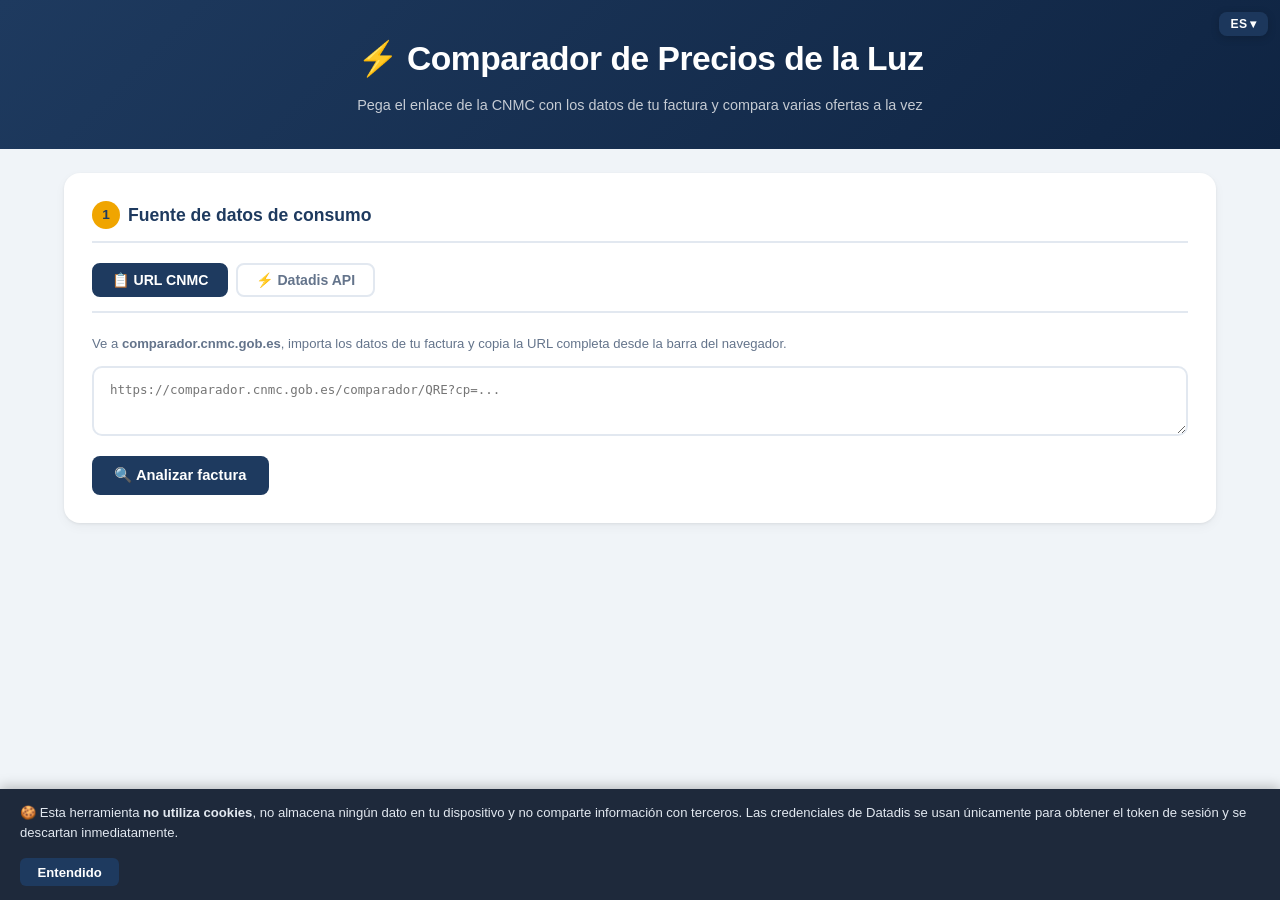
==== comparator/comparator.html @ 66d97370 "idiomas" ====
<!DOCTYPE html>
<html lang="es">
<head>
    <meta charset="UTF-8">
    <meta name="viewport" content="width=device-width, initial-scale=1.0">
    <title>Comparador de Precios de la Luz</title>
    <link rel="stylesheet" href="comparator.css">
    <script src="../i18n.js"></script>
</head>
<body>

<div id="cookieBanner">
    <p data-i18n-html="cookie.text">&#127850; Esta herramienta <strong>no utiliza cookies</strong>, no almacena ning&uacute;n dato en tu dispositivo y no comparte informaci&oacute;n con terceros. Las credenciales de Datadis se usan &uacute;nicamente para obtener el token de sesi&oacute;n y se descartan inmediatamente.</p>
    <button onclick="document.getElementById('cookieBanner').classList.add('hidden');localStorage.setItem('cookieOk','1')" data-i18n="cookie.btn">Entendido</button>
</div>

<header>
    <h1 data-i18n="comp.title">&#9889; Comparador de Precios de la Luz</h1>
    <p data-i18n="comp.subtitle">Pega el enlace de la CNMC con los datos de tu factura y compara varias ofertas a la vez</p>
</header>

<main>

    <!-- PASO 1 -->
    <div class="card">
        <h2><span class="step-badge">1</span> <span data-i18n="step1.title">Fuente de datos de consumo</span></h2>
        <div class="src-tabs">
            <button class="src-tab active" data-src="cnmc" onclick="switchSrc('cnmc')" data-i18n="tab.cnmc">&#128203; URL CNMC</button>
            <button class="src-tab" data-src="datadis" onclick="switchSrc('datadis')" data-i18n="tab.datadis">&#9889; Datadis API</button>
        </div>

        <!-- Panel CNMC -->
        <div id="srcCnmc">
            <p class="hint" data-i18n-html="cnmc.hint">Ve a <strong>comparador.cnmc.gob.es</strong>, importa los datos de tu factura y copia la URL completa desde la barra del navegador.</p>
            <textarea id="cnmcUrl" data-i18n-placeholder="cnmc.url.ph" placeholder="https://comparador.cnmc.gob.es/comparador/QRE?cp=..."></textarea>
            <button class="btn btn-primary" onclick="parseUrl()" data-i18n="cnmc.btn">&#128269; Analizar factura</button>
        </div>

        <!-- Panel Datadis -->
        <div id="srcDatadis" class="hidden">
            <p class="hint" data-i18n-html="dd.hint">Conecta con tu cuenta de <strong>Datadis</strong> para descargar el consumo horario real y comparar ofertas mes a mes.</p>
            <p id="ddCorsWarn" class="hint hidden" style="color:var(--ko);margin-bottom:.75rem" data-i18n="dd.cors.warn">&#9888; Requiere que esta p&aacute;gina se sirva desde un servidor (no desde archivo local) por restricciones CORS de Datadis.</p>

            <!-- Step A: Login -->
            <div id="ddLoginPanel">
                <div class="form-grid">
                    <div class="fg"><label data-i18n="dd.user.label">Usuario Datadis (NIF)</label><input type="text" id="ddUser" data-i18n-placeholder="dd.user.ph" placeholder="12345678A" autocomplete="username" style="text-transform:uppercase"></div>
                    <div class="fg"><label data-i18n="dd.pass.label">Contrase&ntilde;a</label><input type="password" id="ddPass" autocomplete="current-password"></div>
                </div>
                <button class="btn btn-primary" id="ddLoginBtn" onclick="ddDoLogin()" data-i18n="dd.login.btn">&#128273; Conectar con Datadis</button>
                <div id="ddLoginStatus" class="dd-status hidden"></div>
            </div>

            <!-- Step B: Supply selection -->
            <div id="ddSupplyPanel" class="hidden">
                <h3 data-i18n="dd.supply.h3">Suministro</h3>
                <div id="ddSupplyList"></div>

                <h3 data-i18n="dd.power.h3">Potencia contratada (kW)</h3>
                <div class="form-grid">
                    <div class="fg"><label><span class="pb pb1">P1</span> <span data-i18n="dd.pow1.label">Potencia P1</span></label><input type="number" id="ddPow1" step="0.001" placeholder="3.450"></div>
                    <div class="fg"><label><span class="pb pb2">P2</span> <span data-i18n="dd.pow2.label">Potencia P2</span></label><input type="number" id="ddPow2" step="0.001" placeholder="3.450"></div>
                </div>

                <h3 data-i18n="dd.period.h3">Periodo de an&aacute;lisis</h3>
                <div class="form-grid">
                    <div class="fg"><label data-i18n="dd.from.label">Desde</label><input type="month" id="ddFrom"></div>
                    <div class="fg"><label data-i18n="dd.to.label">Hasta</label><input type="month" id="ddTo"></div>
                </div>

                <button class="btn btn-primary" id="ddFetchBtn" onclick="ddFetchData()" data-i18n="dd.fetch.btn">&#8659; Cargar consumos horarios</button>
                <div id="ddFetchStatus" class="dd-status hidden"></div>
            </div>
        </div>
    </div>

    <!-- PASO 2 -->
    <div id="invoiceCard" class="card hidden">
        <h2><span class="step-badge">2</span> <span data-i18n="step2.title">Datos de tu factura actual</span></h2>
        <div id="contractInfo"></div>
        <div class="divider"></div>
        <div id="consumptionInfo"></div>
        <div class="divider"></div>
        <div id="pricesInfo"></div>
        <div class="divider"></div>
        <div id="invoiceBreakdown"></div>
    </div>

    <!-- PASO 3 -->
    <div id="offersCard" class="card hidden">
        <h2><span class="step-badge">3</span> <span data-i18n="step3.title">Ofertas a comparar</span></h2>
        <p class="hint" data-i18n="step3.hint">Añade una o más ofertas. Se usarán el mismo consumo y número de días de tu factura para calcular el coste estimado de cada una.</p>
        <div id="offersList" class="offers-list"></div>
        <div class="offers-actions">
            <button class="btn btn-add" onclick="addOffer()" data-i18n="btn.add">&#65291; Añadir otra oferta</button>
            <button class="btn btn-success" onclick="compareContracts()" data-i18n="btn.compare">&#9878; Comparar todas las ofertas</button>
            <label class="btn" style="background:#475569;color:white;cursor:pointer"><span data-i18n="btn.load">&#128196; Cargar plantilla</span><input type="file" accept=".csv,.txt" style="display:none" onchange="loadTemplate(this)"></label>
            <button class="btn" style="background:#475569;color:white" onclick="exportOffersCSV()" data-i18n="btn.export">&#8681; Descargar datos</button>
        </div>
    </div>

    <!-- PASO 4 -->
    <div id="resultsCard" class="card hidden">
        <h2><span class="step-badge">4</span> <span data-i18n="step4.title">Resultado de la comparación</span></h2>
        <div id="summaryCards"></div>
        <div class="divider"></div>
        <div id="cmpTable"></div>
        <p class="note" id="cmpNote"></p>
    </div>

</main>

<script src="comparator.js" defer></script>

</body>
</html>
---- comparator/comparator.css ----
*, *::before, *::after { box-sizing: border-box; margin: 0; padding: 0; }

:root {
    --primary:#1e3a5f; --accent:#f0a500;
    --p1-c:#1967d2; --p1-bg:#e8f0fe;
    --p2-c:#b45309; --p2-bg:#fef3c7;
    --p3-c:#15803d; --p3-bg:#dcfce7;
    --p4-c:#7e22ce; --p4-bg:#f3e8ff;
    --p5-c:#c2410c; --p5-bg:#ffedd5;
    --p6-c:#475569; --p6-bg:#f1f5f9;
    --ok:#16a34a; --ko:#dc2626;
    --border:#e2e8f0; --surface:#f8fafc; --text:#1e293b; --muted:#64748b;
}

body { font-family:-apple-system,BlinkMacSystemFont,'Segoe UI',Roboto,sans-serif; background:#f0f4f8; color:var(--text); line-height:1.6; }

header { background:linear-gradient(135deg,var(--primary) 0%,#0f2442 100%); color:white; padding:2rem 1.5rem; text-align:center; }
header h1 { font-size:clamp(1.4rem,4vw,2.1rem); font-weight:800; letter-spacing:-.5px; }
header p  { margin-top:.5rem; opacity:.75; font-size:.9rem; }

main { max-width:1200px; margin:0 auto; padding:1.5rem; }

.card { background:white; border-radius:16px; padding:1.75rem; margin-bottom:1.5rem; box-shadow:0 1px 3px rgba(0,0,0,.07),0 4px 12px rgba(0,0,0,.04); }
.card > h2 { font-size:1.1rem; font-weight:700; color:var(--primary); margin-bottom:1.25rem; padding-bottom:.75rem; border-bottom:2px solid var(--border); display:flex; align-items:center; gap:.5rem; }
.card h3 { font-size:.79rem; font-weight:700; color:var(--muted); text-transform:uppercase; letter-spacing:.5px; margin:1.3rem 0 .65rem; }

.step-badge { display:inline-flex; align-items:center; justify-content:center; width:28px; height:28px; border-radius:50%; background:var(--accent); color:var(--primary); font-size:.85rem; font-weight:800; flex-shrink:0; }

textarea#cnmcUrl { width:100%; padding:.875rem 1rem; border:2px solid var(--border); border-radius:10px; font-family:'SFMono-Regular',Consolas,monospace; font-size:.78rem; min-height:70px; resize:vertical; transition:border-color .2s; color:var(--text); }
textarea#cnmcUrl:focus { border-color:var(--p1-c); outline:none; }

.hint { font-size:.82rem; color:var(--muted); margin-bottom:.75rem; }

.btn { display:inline-flex; align-items:center; gap:.5rem; padding:.65rem 1.4rem; border:none; border-radius:8px; font-size:.92rem; font-weight:600; cursor:pointer; transition:all .2s; margin-top:.75rem; }
.btn-primary  { background:var(--primary); color:white; }
.btn-primary:hover  { background:#0f2442; transform:translateY(-1px); box-shadow:0 4px 12px rgba(30,58,95,.25); }
.btn-success  { background:var(--ok); color:white; }
.btn-success:hover  { background:#14532d; transform:translateY(-1px); }
.btn-add      { background:#0369a1; color:white; }
.btn-add:hover { background:#075985; transform:translateY(-1px); }

.info-grid { display:grid; grid-template-columns:repeat(auto-fill,minmax(170px,1fr)); gap:.8rem; }
.info-item { background:var(--surface); border:1px solid var(--border); border-radius:10px; padding:.8rem; }
.info-item .lbl { font-size:.69rem; font-weight:700; color:var(--muted); text-transform:uppercase; letter-spacing:.4px; display:flex; align-items:center; gap:.3rem; }
.info-item .val { font-size:1.02rem; font-weight:700; color:var(--text); margin-top:.2rem; word-break:break-all; }
.info-item .sub { font-size:.73rem; color:var(--muted); margin-top:.1rem; }

.form-grid { display:grid; grid-template-columns:repeat(auto-fill,minmax(190px,1fr)); gap:.8rem; }
.fg label { display:flex; align-items:center; gap:.4rem; font-size:.8rem; font-weight:600; color:var(--text); margin-bottom:.35rem; }
.fg input { width:100%; padding:.55rem .8rem; border:2px solid var(--border); border-radius:8px; font-size:.92rem; transition:border-color .2s; color:var(--text); }
.fg input:focus { border-color:var(--p1-c); outline:none; }
.fg .sh { font-size:.7rem; color:var(--muted); margin-top:.25rem; }

.pb { display:inline-flex; align-items:center; justify-content:center; width:20px; height:20px; border-radius:50%; font-size:.68rem; font-weight:700; flex-shrink:0; }
.pb1 { background:var(--p1-bg); color:var(--p1-c); }
.pb2 { background:var(--p2-bg); color:var(--p2-c); }
.pb3 { background:var(--p3-bg); color:var(--p3-c); }
.pb4 { background:var(--p4-bg); color:var(--p4-c); }
.pb5 { background:var(--p5-bg); color:var(--p5-c); }
.pb6 { background:var(--p6-bg); color:var(--p6-c); }

.tag { display:inline-block; padding:.12rem .5rem; border-radius:20px; font-size:.71rem; font-weight:700; white-space:nowrap; }
.t1 { background:var(--p1-bg); color:var(--p1-c); }
.t2 { background:var(--p2-bg); color:var(--p2-c); }
.t3 { background:var(--p3-bg); color:var(--p3-c); }
.t4 { background:var(--p4-bg); color:var(--p4-c); }
.t5 { background:var(--p5-bg); color:var(--p5-c); }
.t6 { background:var(--p6-bg); color:var(--p6-c); }

.tbl { width:100%; border-collapse:collapse; }
.tbl th { background:var(--primary); color:white; padding:.6rem .875rem; font-size:.78rem; text-align:left; font-weight:600; }
.tbl th.r { text-align:right; }
.tbl td { padding:.52rem .875rem; font-size:.82rem; border-bottom:1px solid var(--border); vertical-align:middle; }
.tbl td.r { text-align:right; font-variant-numeric:tabular-nums; white-space:nowrap; }
.tbl tr:nth-child(even) td { background:var(--surface); }
.tbl tr.sub td { background:#eff6ff; font-weight:700; }
.tbl tr.tot td { background:var(--primary); color:white; font-weight:700; font-size:.9rem; }
.cell-ok { color:var(--ok); font-weight:700; }
.cell-ko { color:var(--ko); font-weight:700; }
.ok { color:var(--ok); font-weight:700; }
.ko { color:var(--ko); font-weight:700; }

.offers-list { display:flex; flex-direction:column; gap:.875rem; }
.offer-card { border:2px solid var(--border); border-radius:12px; overflow:hidden; }
.offer-card.collapsed .offer-body { display:none; }
.offer-header { background:var(--surface); padding:.8rem 1.1rem; display:flex; align-items:center; gap:.6rem; cursor:pointer; user-select:none; }
.offer-num { display:inline-flex; align-items:center; justify-content:center; width:26px; height:26px; border-radius:50%; background:var(--primary); color:white; font-size:.78rem; font-weight:700; flex-shrink:0; }
.offer-name-inp { flex:1; border:none; background:transparent; font-size:.98rem; font-weight:700; color:var(--text); outline:none; min-width:0; cursor:text; }
.offer-name-inp::placeholder { color:var(--muted); font-weight:400; }
.offer-toggle { background:none; border:none; cursor:pointer; color:var(--muted); font-size:1.1rem; padding:.1rem .3rem; line-height:1; flex-shrink:0; }
.btn-del { background:none; border:1px solid var(--ko); border-radius:6px; color:var(--ko); padding:.28rem .65rem; font-size:.76rem; font-weight:600; cursor:pointer; transition:all .15s; flex-shrink:0; }
.btn-del:hover { background:var(--ko); color:white; }
.offer-body { padding:1.1rem 1.25rem; border-top:1px solid var(--border); }
.offer-body h3 { font-size:.76rem; font-weight:700; color:var(--muted); text-transform:uppercase; letter-spacing:.5px; margin:1.1rem 0 .55rem; }
.offer-body h3:first-child { margin-top:0; }
.offers-actions { display:flex; gap:.875rem; align-items:center; flex-wrap:wrap; margin-top:1rem; }

.summary-grid { display:grid; grid-template-columns:repeat(auto-fill,minmax(200px,1fr)); gap:1rem; margin-bottom:1.5rem; }
.sc { border-radius:12px; padding:1.2rem; text-align:center; border:2px solid var(--border); position:relative; }
.sc.cur   { border-color:var(--primary); background:#eff6ff; }
.sc.best  { border-color:var(--ok); background:#f0fdf4; }
.sc.worst { border-color:#fca5a5; background:#fff5f5; }
.sc .sc-name   { font-size:.77rem; font-weight:700; color:var(--muted); text-transform:uppercase; letter-spacing:.3px; }
.sc.cur .sc-name { color:var(--primary); }
.sc .sc-total  { font-size:1.75rem; font-weight:800; color:var(--text); margin:.3rem 0 .1rem; }
.sc.cur .sc-total { color:var(--primary); }
.sc .sc-diff   { font-size:.95rem; font-weight:700; }
.sc .sc-period { font-size:.7rem; color:var(--muted); margin-top:.3rem; line-height:1.5; }
.sc .sc-badge  { display:inline-block; margin-top:.5rem; background:var(--ok); color:white; padding:.18rem .7rem; border-radius:20px; font-size:.7rem; font-weight:700; }
.sc .crown { position:absolute; top:-15px; left:50%; transform:translateX(-50%); font-size:1.5rem; }

.divider { height:1px; background:var(--border); margin:1.2rem 0; }
.hidden  { display:none !important; }
.overflow { overflow-x:auto; }
.note { margin-top:.6rem; font-size:.72rem; color:var(--muted); }

.td-sel { display:flex; align-items:center; gap:.6rem; flex-wrap:wrap; margin-bottom:1rem; padding:.6rem .875rem; background:var(--surface); border:1px solid var(--border); border-radius:8px; }
.td-sel-lbl { font-size:.78rem; font-weight:700; color:var(--muted); white-space:nowrap; margin-right:.25rem; }
.td-opt { display:flex; align-items:center; gap:.3rem; cursor:pointer; font-size:.86rem; font-weight:600; color:var(--text); padding:.28rem .7rem; border-radius:6px; border:1.5px solid var(--border); transition:all .15s; user-select:none; }
.td-opt input[type=radio] { accent-color:var(--primary); margin:0; flex-shrink:0; }
.td-opt small { font-size:.68rem; color:var(--muted); margin-left:.1rem; }
.td-opt.active { border-color:var(--primary); background:#eff6ff; color:var(--primary); }
.td-opt.active small { color:var(--p1-c); }

.src-tabs { display:flex; gap:.5rem; margin-bottom:1.25rem; flex-wrap:wrap; border-bottom:2px solid var(--border); padding-bottom:.875rem; }
.src-tab { padding:.45rem 1.1rem; border:2px solid var(--border); border-radius:8px; background:white; color:var(--muted); font-weight:600; font-size:.88rem; cursor:pointer; transition:all .15s; }
.src-tab.active { border-color:var(--primary); background:var(--primary); color:white; }
.dd-status { font-size:.82rem; padding:.5rem .875rem; border-radius:8px; margin-top:.75rem; }
.dd-ok { background:#f0fdf4; border:1px solid #bbf7d0; color:var(--ok); }
.dd-err { background:#fff5f5; border:1px solid #fca5a5; color:var(--ko); }
.supply-item { display:flex; align-items:center; gap:.75rem; padding:.65rem .875rem; border:2px solid var(--border); border-radius:8px; cursor:pointer; transition:all .15s; margin-bottom:.5rem; }
.supply-item:hover, .supply-item.selected { border-color:var(--primary); background:#eff6ff; }
.supply-cups { font-size:.74rem; font-family:monospace; color:var(--muted); margin-top:.12rem; }

#cookieBanner { position:fixed; bottom:0; left:0; right:0; background:#1e293b; color:#e2e8f0; font-size:.82rem; padding:.875rem 1.25rem; display:flex; align-items:center; justify-content:space-between; gap:1rem; flex-wrap:wrap; z-index:9999; box-shadow:0 -2px 12px rgba(0,0,0,.25); }
#cookieBanner.hidden { display:none; }
#cookieBanner p { margin:0; line-height:1.5; }
#cookieBanner button { flex-shrink:0; padding:.4rem 1.1rem; border:none; border-radius:6px; background:var(--primary); color:white; font-weight:700; font-size:.82rem; cursor:pointer; }
#cookieBanner button:hover { background:#1d4ed8; }

@media (max-width:640px) {
    main { padding:1rem; }
    .card { padding:1.2rem; border-radius:12px; }
    .info-grid, .form-grid { grid-template-columns:1fr 1fr; }
}
@media (max-width:400px) {
    .info-grid, .form-grid { grid-template-columns:1fr; }
}
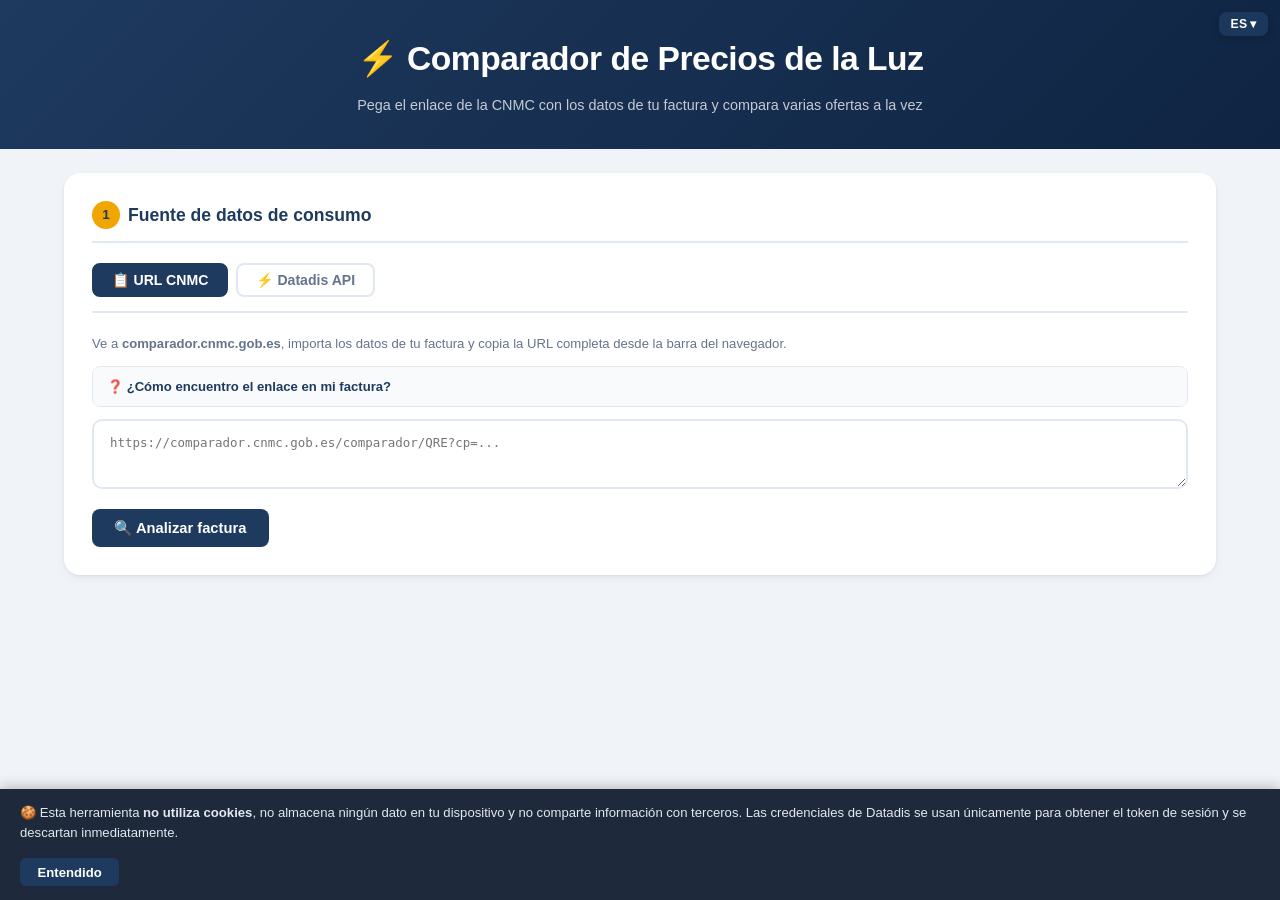
==== commit 24b79c1d: "Add CNMC link guidance in multiple languages and enhance styles" ====
--- a/comparator/comparator.html
+++ b/comparator/comparator.html
@@ -32,6 +32,17 @@
         <!-- Panel CNMC -->
         <div id="srcCnmc">
             <p class="hint" data-i18n-html="cnmc.hint">Ve a <strong>comparador.cnmc.gob.es</strong>, importa los datos de tu factura y copia la URL completa desde la barra del navegador.</p>
+            <details class="cnmc-how">
+                <summary data-i18n="cnmc.how.title">&#10067; ¿Cómo encuentro el enlace en mi factura?</summary>
+                <div class="cnmc-how-body" data-i18n-html="cnmc.how.body">
+                    <p>Tu comercializadora está obligada a incluir en la factura un código QR o un enlace al <strong>Comparador de la CNMC</strong>. Encuéntralo así:</p>
+                    <ol>
+                        <li><strong>En papel:</strong> busca el código QR en la parte inferior de la factura. Escanéalo con el móvil — se abrirá una URL de <em>comparador.cnmc.gob.es</em>. Cópiala desde la barra del navegador.</li>
+                        <li><strong>En PDF/online:</strong> busca el texto «Comparador de la CNMC» o «Oferta personalizada» y haz clic en el enlace. Copia la URL completa de la barra del navegador.</li>
+                        <li><strong>Si no aparece:</strong> accede directamente a <a href="https://comparador.cnmc.gob.es" target="_blank" rel="noopener">comparador.cnmc.gob.es</a>, introduce tu CUPS y los datos de tu última factura manualmente y exporta el enlace.</li>
+                    </ol>
+                </div>
+            </details>
             <textarea id="cnmcUrl" data-i18n-placeholder="cnmc.url.ph" placeholder="https://comparador.cnmc.gob.es/comparador/QRE?cp=..."></textarea>
             <button class="btn btn-primary" onclick="parseUrl()" data-i18n="cnmc.btn">&#128269; Analizar factura</button>
         </div>
--- a/comparator/comparator.css
+++ b/comparator/comparator.css
@@ -132,6 +132,16 @@
 .supply-item:hover, .supply-item.selected { border-color:var(--primary); background:#eff6ff; }
 .supply-cups { font-size:.74rem; font-family:monospace; color:var(--muted); margin-top:.12rem; }
 
+.cnmc-how { margin:.5rem 0 .75rem; border:1px solid var(--border); border-radius:8px; overflow:hidden; }
+.cnmc-how summary { padding:.55rem .875rem; font-size:.82rem; font-weight:600; color:var(--primary); cursor:pointer; user-select:none; list-style:none; display:flex; align-items:center; gap:.4rem; background:var(--surface); }
+.cnmc-how summary::-webkit-details-marker { display:none; }
+.cnmc-how[open] summary { border-bottom:1px solid var(--border); }
+.cnmc-how-body { padding:.75rem .875rem; font-size:.82rem; color:var(--muted); line-height:1.6; }
+.cnmc-how-body p { margin-bottom:.5rem; }
+.cnmc-how-body ol { padding-left:1.25rem; }
+.cnmc-how-body li { margin-bottom:.3rem; }
+.cnmc-how-body a { color:var(--primary); }
+
 #cookieBanner { position:fixed; bottom:0; left:0; right:0; background:#1e293b; color:#e2e8f0; font-size:.82rem; padding:.875rem 1.25rem; display:flex; align-items:center; justify-content:space-between; gap:1rem; flex-wrap:wrap; z-index:9999; box-shadow:0 -2px 12px rgba(0,0,0,.25); }
 #cookieBanner.hidden { display:none; }
 #cookieBanner p { margin:0; line-height:1.5; }
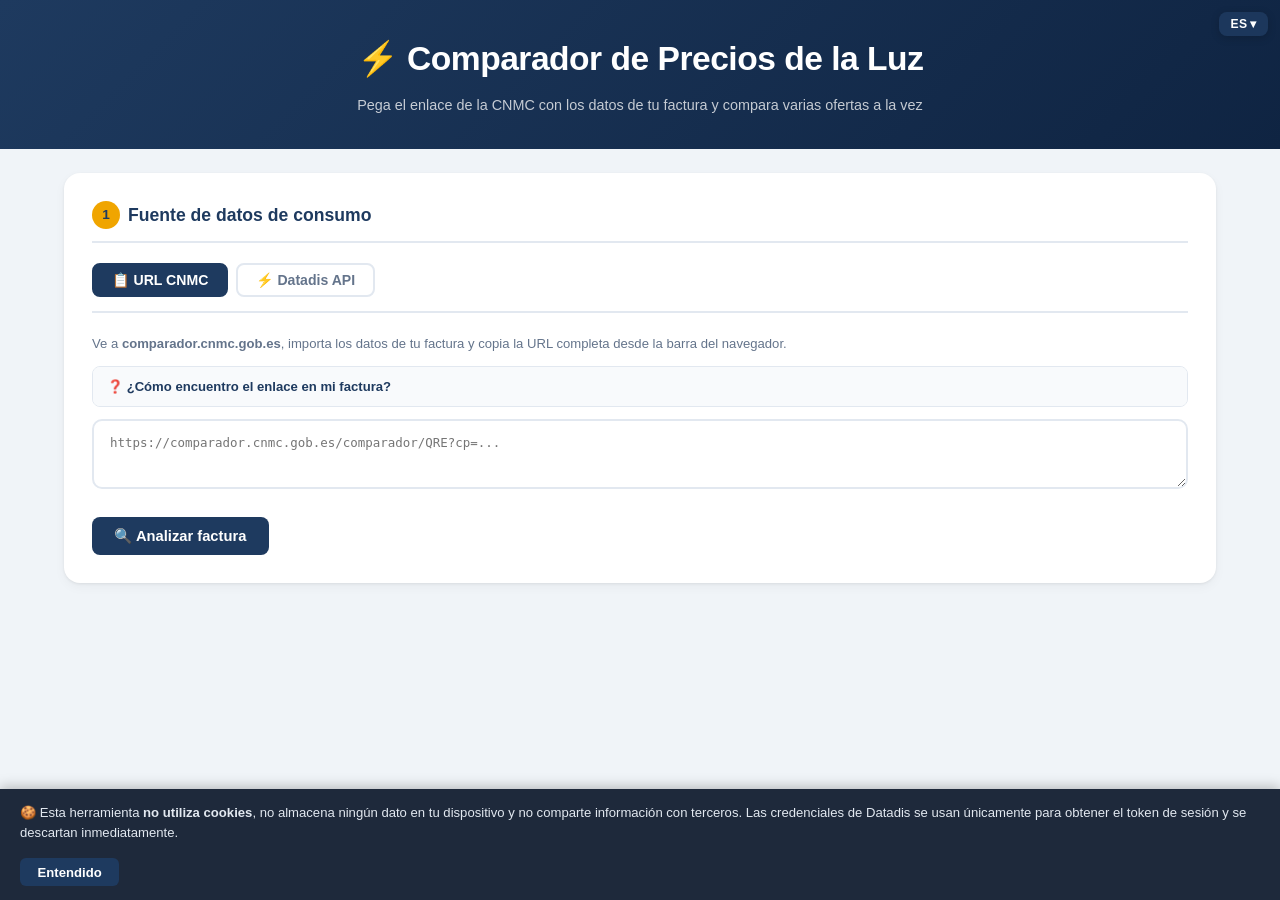
==== commit 3bc45f4d: "cam" ====
--- a/comparator/comparator.html
+++ b/comparator/comparator.html
@@ -44,7 +44,10 @@
                 </div>
             </details>
             <textarea id="cnmcUrl" data-i18n-placeholder="cnmc.url.ph" placeholder="https://comparador.cnmc.gob.es/comparador/QRE?cp=..."></textarea>
-            <button class="btn btn-primary" onclick="parseUrl()" data-i18n="cnmc.btn">&#128269; Analizar factura</button>
+            <div class="cnmc-actions">
+                <button class="btn btn-primary" onclick="parseUrl()" data-i18n="cnmc.btn">&#128269; Analizar factura</button>
+                <button id="qrScanBtn" class="btn-qr-scan hidden" onclick="startQRScanner()" data-i18n="qr.scan.btn">&#128247; Escanear QR</button>
+            </div>
         </div>
 
         <!-- Panel Datadis -->
@@ -123,5 +126,19 @@
 
 <script src="comparator.js" defer></script>
 
+<div id="qrModal" class="qr-modal hidden" onclick="if(event.target===this)stopQRScanner()">
+    <div class="qr-modal-inner">
+        <div class="qr-modal-hdr">
+            <span data-i18n="qr.modal.title">Escanear c&oacute;digo QR</span>
+            <button class="qr-modal-close" onclick="stopQRScanner()" data-i18n="qr.close">&#10005;</button>
+        </div>
+        <div class="qr-scan-frame">
+            <video id="qrVideo" autoplay playsinline muted></video>
+            <div class="qr-scan-line"></div>
+        </div>
+        <div class="qr-modal-status" id="qrStatus" data-i18n="qr.aim">Apunta al c&oacute;digo QR de tu factura</div>
+    </div>
+</div>
+
 </body>
 </html>
--- a/comparator/comparator.css
+++ b/comparator/comparator.css
@@ -127,6 +127,23 @@
 .src-tab.active { border-color:var(--primary); background:var(--primary); color:white; }
 .dd-status { font-size:.82rem; padding:.5rem .875rem; border-radius:8px; margin-top:.75rem; }
 .dd-ok { background:#f0fdf4; border:1px solid #bbf7d0; color:var(--ok); }
+.cnmc-actions { display:flex; gap:.6rem; flex-wrap:wrap; align-items:center; margin-top:.5rem; }
+.btn-qr-scan { display:inline-flex; align-items:center; gap:.35rem; background:#0f766e; color:white; border:none; border-radius:8px; padding:.52rem .95rem; font-size:.84rem; font-weight:600; cursor:pointer; transition:background .15s; }
+.btn-qr-scan:hover { background:#0d9488; }
+.btn-qr-scan.hidden { display:none; }
+
+.qr-modal { position:fixed; inset:0; background:rgba(0,0,0,.72); z-index:10000; display:flex; align-items:center; justify-content:center; }
+.qr-modal.hidden { display:none; }
+.qr-modal-inner { background:#1e293b; border-radius:16px; overflow:hidden; width:min(360px,92vw); box-shadow:0 24px 64px rgba(0,0,0,.55); }
+.qr-modal-hdr { display:flex; align-items:center; justify-content:space-between; padding:.7rem 1rem; background:#0f172a; color:white; font-weight:700; font-size:.88rem; }
+.qr-modal-close { background:none; border:none; color:#94a3b8; font-size:1.1rem; cursor:pointer; padding:.15rem .45rem; border-radius:6px; line-height:1; }
+.qr-modal-close:hover { background:rgba(255,255,255,.12); color:white; }
+.qr-scan-frame { position:relative; background:#000; line-height:0; }
+#qrVideo { width:100%; max-height:290px; object-fit:cover; display:block; }
+.qr-scan-line { position:absolute; left:0; right:0; height:2px; background:var(--accent); box-shadow:0 0 10px var(--accent); animation:qrscan 2s ease-in-out infinite; pointer-events:none; }
+@keyframes qrscan { 0%,100% { top:4%; } 50% { top:94%; } }
+.qr-modal-status { padding:.65rem 1rem; color:#94a3b8; font-size:.8rem; text-align:center; background:#0f172a; min-height:2.5rem; line-height:1.4; }
+
 .dd-err { background:#fff5f5; border:1px solid #fca5a5; color:var(--ko); }
 .supply-item { display:flex; align-items:center; gap:.75rem; padding:.65rem .875rem; border:2px solid var(--border); border-radius:8px; cursor:pointer; transition:all .15s; margin-bottom:.5rem; }
 .supply-item:hover, .supply-item.selected { border-color:var(--primary); background:#eff6ff; }
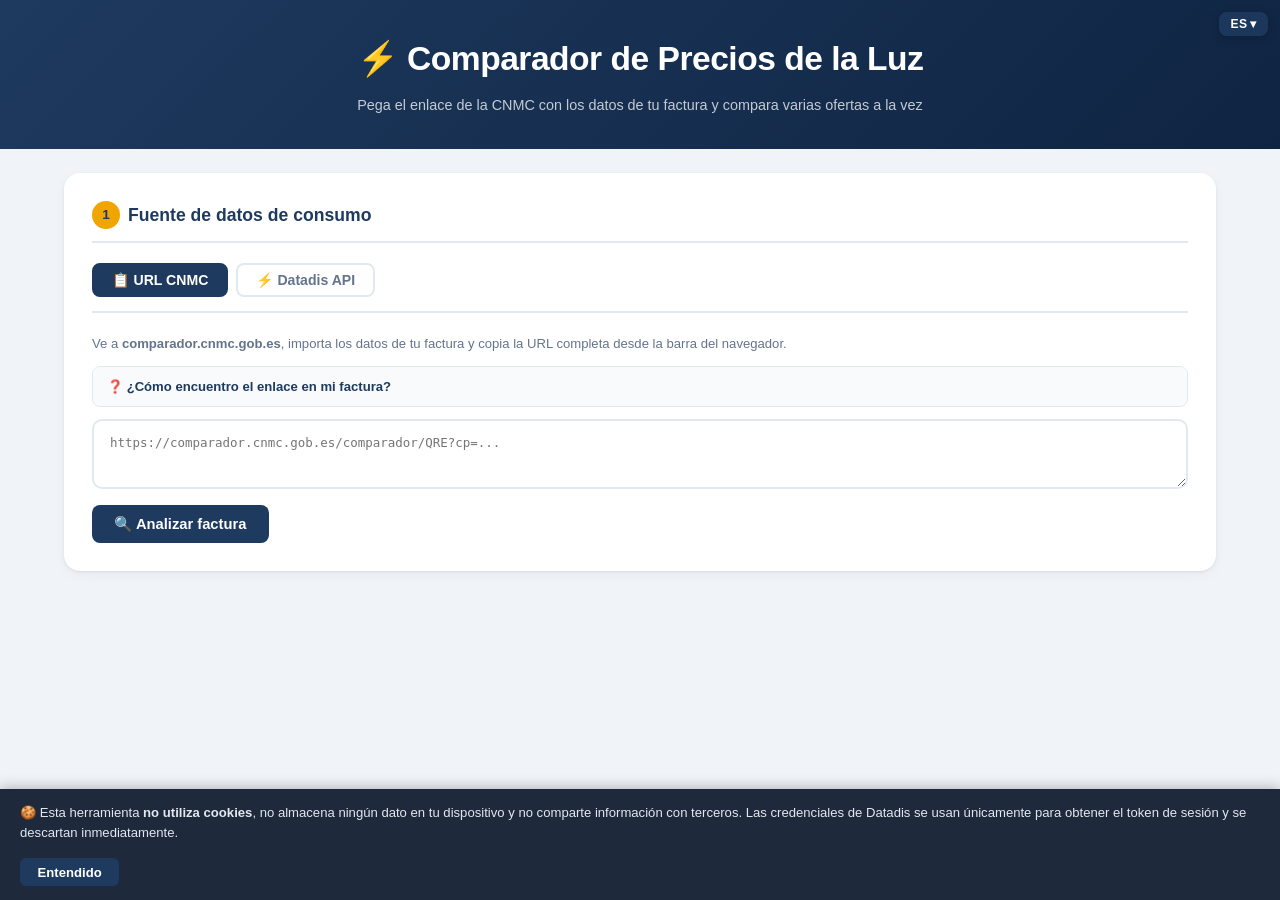
==== commit 2e13d3f3: "fix" ====
--- a/comparator/comparator.html
+++ b/comparator/comparator.html
@@ -46,7 +46,7 @@
             <textarea id="cnmcUrl" data-i18n-placeholder="cnmc.url.ph" placeholder="https://comparador.cnmc.gob.es/comparador/QRE?cp=..."></textarea>
             <div class="cnmc-actions">
                 <button class="btn btn-primary" onclick="parseUrl()" data-i18n="cnmc.btn">&#128269; Analizar factura</button>
-                <button id="qrScanBtn" class="btn-qr-scan hidden" onclick="startQRScanner()" data-i18n="qr.scan.btn">&#128247; Escanear QR</button>
+                <button id="qrScanBtn" class="btn btn-qr-scan hidden" onclick="startQRScanner()" data-i18n="qr.scan.btn">&#128247; Escanear QR</button>
             </div>
         </div>
 
--- a/comparator/comparator.css
+++ b/comparator/comparator.css
@@ -127,9 +127,10 @@
 .src-tab.active { border-color:var(--primary); background:var(--primary); color:white; }
 .dd-status { font-size:.82rem; padding:.5rem .875rem; border-radius:8px; margin-top:.75rem; }
 .dd-ok { background:#f0fdf4; border:1px solid #bbf7d0; color:var(--ok); }
-.cnmc-actions { display:flex; gap:.6rem; flex-wrap:wrap; align-items:center; margin-top:.5rem; }
-.btn-qr-scan { display:inline-flex; align-items:center; gap:.35rem; background:#0f766e; color:white; border:none; border-radius:8px; padding:.52rem .95rem; font-size:.84rem; font-weight:600; cursor:pointer; transition:background .15s; }
-.btn-qr-scan:hover { background:#0d9488; }
+.cnmc-actions { display:flex; gap:.6rem; flex-wrap:wrap; align-items:stretch; margin-top:.5rem; }
+.cnmc-actions .btn { margin-top:0; }
+.btn-qr-scan { background:#0f766e; color:white; margin-top:0; }
+.btn-qr-scan:hover { background:#0d9488; transform:translateY(-1px); box-shadow:0 4px 12px rgba(15,118,110,.25); }
 .btn-qr-scan.hidden { display:none; }
 
 .qr-modal { position:fixed; inset:0; background:rgba(0,0,0,.72); z-index:10000; display:flex; align-items:center; justify-content:center; }
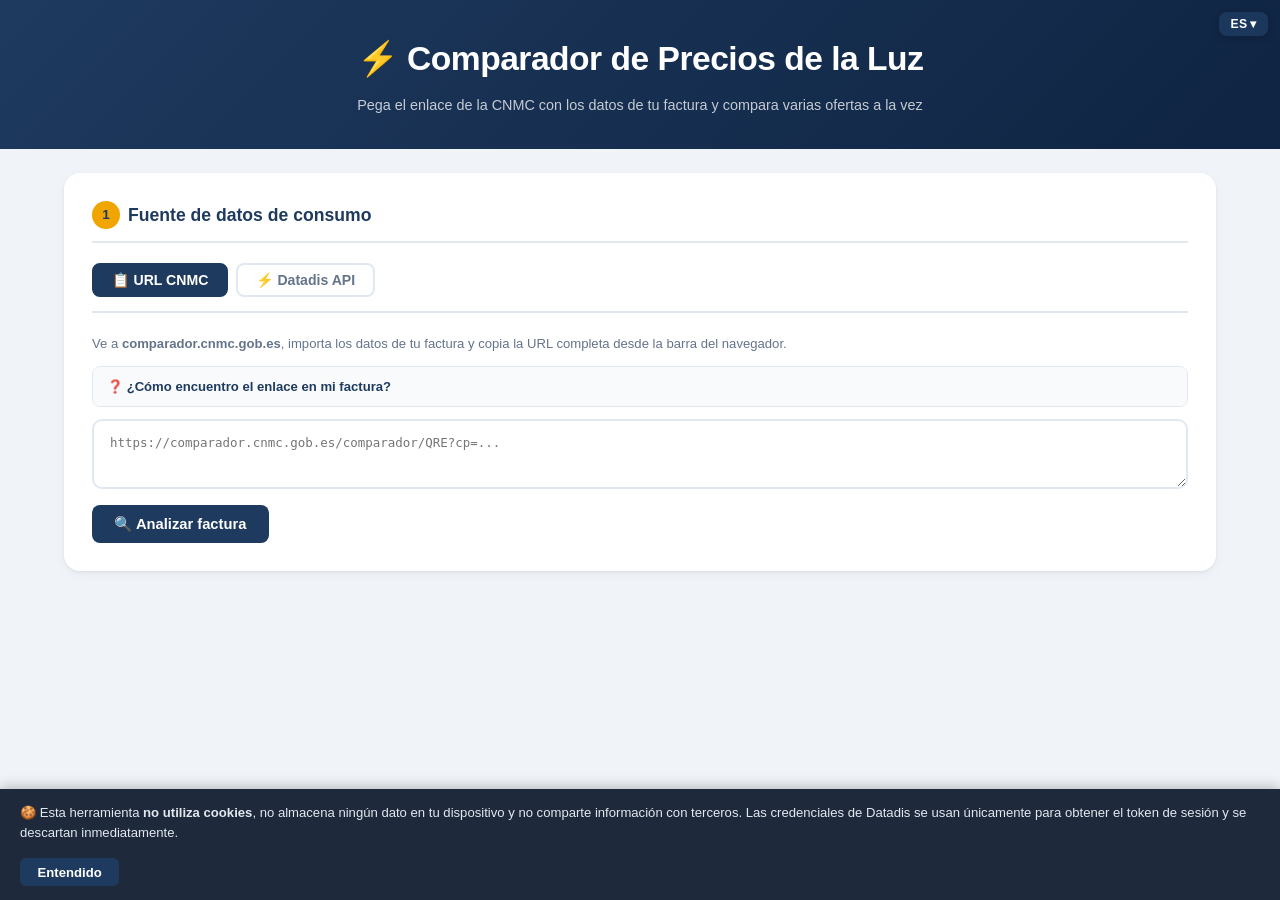
==== commit 395f1dac: "favicon" ====
--- a/comparator/comparator.html
+++ b/comparator/comparator.html
@@ -4,6 +4,7 @@
     <meta charset="UTF-8">
     <meta name="viewport" content="width=device-width, initial-scale=1.0">
     <title>Comparador de Precios de la Luz</title>
+    <link rel="icon" href="../favicon.svg" type="image/svg+xml">
     <link rel="stylesheet" href="comparator.css">
     <script src="../i18n.js"></script>
 </head>
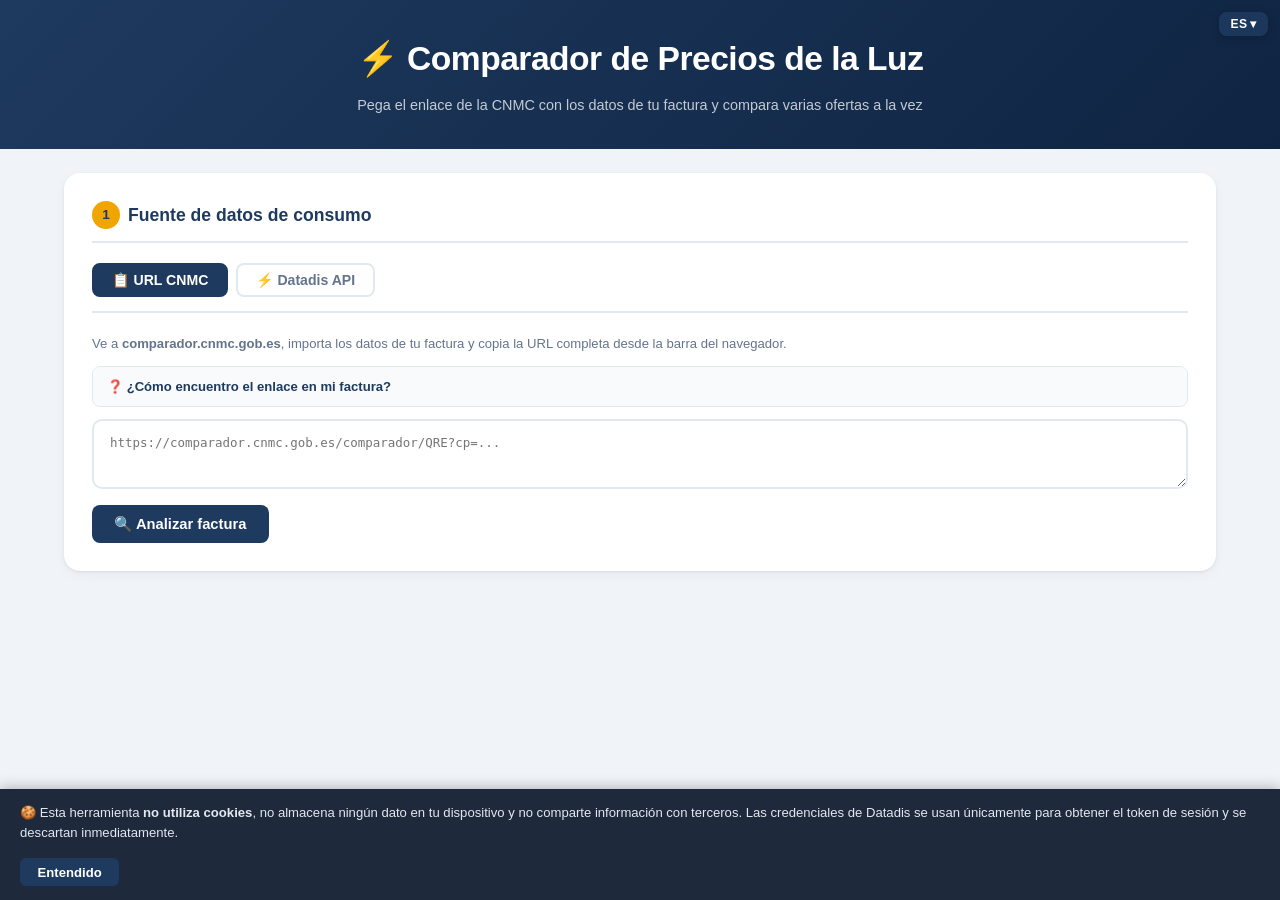
==== commit f70f86a0: "backup datadis" ====
--- a/comparator/comparator.html
+++ b/comparator/comparator.html
@@ -56,6 +56,14 @@
             <p class="hint" data-i18n-html="dd.hint">Conecta con tu cuenta de <strong>Datadis</strong> para descargar el consumo horario real y comparar ofertas mes a mes.</p>
             <p id="ddCorsWarn" class="hint hidden" style="color:var(--ko);margin-bottom:.75rem" data-i18n="dd.cors.warn">&#9888; Requiere que esta p&aacute;gina se sirva desde un servidor (no desde archivo local) por restricciones CORS de Datadis.</p>
 
+            <div class="dd-saved-row">
+                <label class="btn" style="background:#475569;color:white;cursor:pointer">
+                    <span data-i18n="dd.import.btn">&#128194; Cargar datos guardados</span>
+                    <input type="file" accept=".json" style="display:none" onchange="ddImportData(this)">
+                </label>
+                <span class="hint" style="margin:.4rem .75rem;font-size:.85rem" data-i18n="dd.import.hint">o conecta con Datadis para descargar</span>
+            </div>
+
             <!-- Step A: Login -->
             <div id="ddLoginPanel">
                 <div class="form-grid">
@@ -84,6 +92,7 @@
                 </div>
 
                 <button class="btn btn-primary" id="ddFetchBtn" onclick="ddFetchData()" data-i18n="dd.fetch.btn">&#8659; Cargar consumos horarios</button>
+                <button id="ddExportBtn" class="btn hidden" style="background:#475569;color:white" onclick="ddExportData()" data-i18n="dd.export.btn">&#8681; Descargar datos Datadis</button>
                 <div id="ddFetchStatus" class="dd-status hidden"></div>
             </div>
         </div>
--- a/comparator/comparator.css
+++ b/comparator/comparator.css
@@ -127,6 +127,7 @@
 .src-tab.active { border-color:var(--primary); background:var(--primary); color:white; }
 .dd-status { font-size:.82rem; padding:.5rem .875rem; border-radius:8px; margin-top:.75rem; }
 .dd-ok { background:#f0fdf4; border:1px solid #bbf7d0; color:var(--ok); }
+.dd-saved-row { display:flex; align-items:center; flex-wrap:wrap; gap:.25rem; margin-bottom:1rem; padding-bottom:1rem; border-bottom:1px dashed var(--border); }
 .cnmc-actions { display:flex; gap:.6rem; flex-wrap:wrap; align-items:stretch; margin-top:.5rem; }
 .cnmc-actions .btn { margin-top:0; }
 .btn-qr-scan { background:#0f766e; color:white; margin-top:0; }
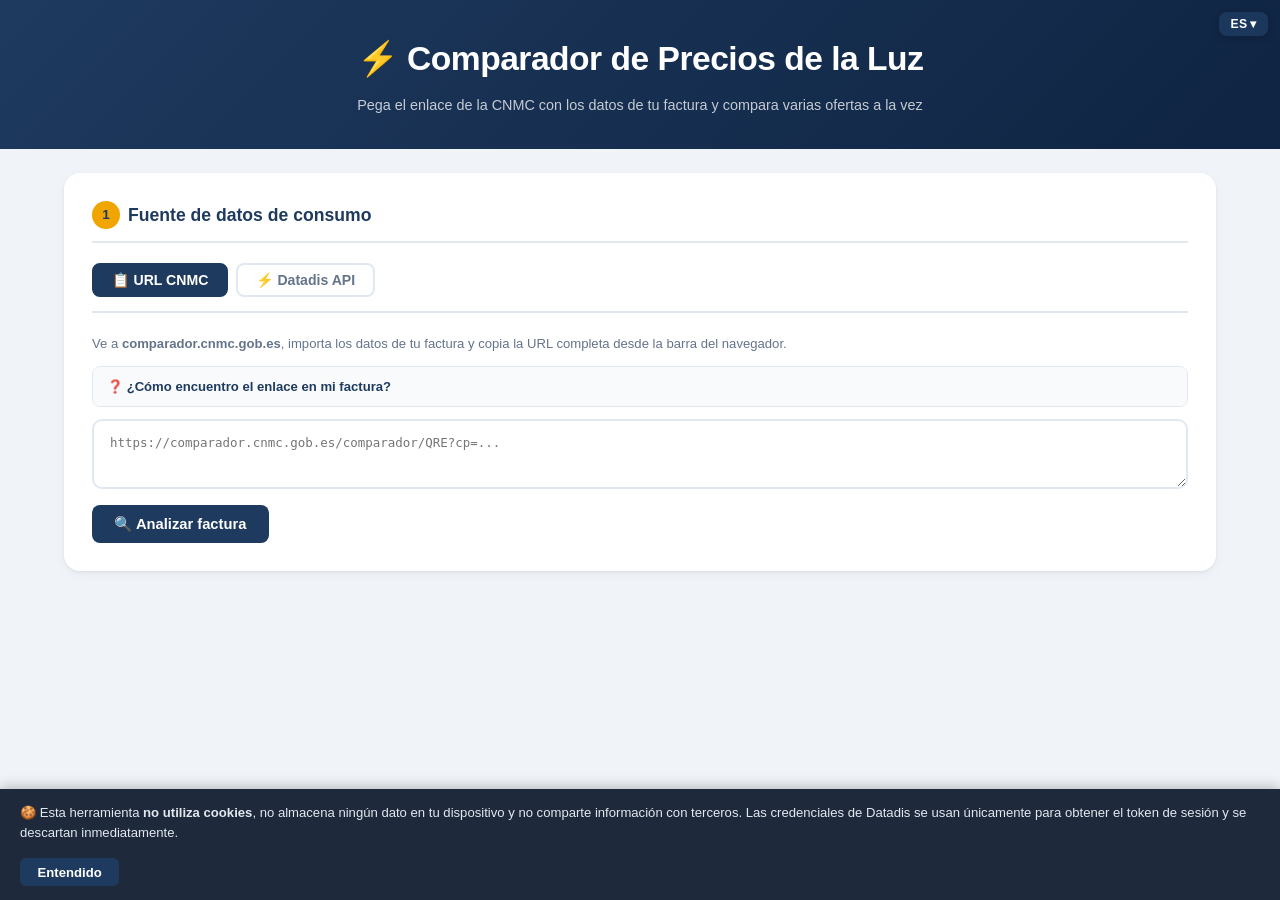
==== commit add5f41a: "session" ====
--- a/comparator/comparator.html
+++ b/comparator/comparator.html
@@ -76,6 +76,10 @@
 
             <!-- Step B: Supply selection -->
             <div id="ddSupplyPanel" class="hidden">
+                <div class="dd-session-bar">
+                    <span class="hint" style="font-size:.8rem" data-i18n="dd.session.active">&#128275; Sesi&oacute;n activa</span>
+                    <button class="btn" style="background:#dc2626;color:white;padding:.3rem .85rem;font-size:.8rem;margin-top:0" onclick="ddLogout()" data-i18n="dd.logout.btn">&#10006; Cerrar sesi&oacute;n</button>
+                </div>
                 <h3 data-i18n="dd.supply.h3">Suministro</h3>
                 <div id="ddSupplyList"></div>
 
@@ -136,6 +140,13 @@
 
 <script src="comparator.js" defer></script>
 
+<div id="ddSaveToast" class="dd-toast hidden">
+    <div class="dd-toast-title">&#9888;&#65039; <span data-i18n="dd.toast.title">Guarda tus datos de Datadis</span></div>
+    <span data-i18n="dd.toast.body">Datadis limita esta consulta a una vez cada 24 h. Descarga los datos ahora para poder volver a cargarlos sin necesidad de reconectarte.</span>
+    <div class="dd-toast-bar"><div id="ddSaveToastBar" class="dd-toast-bar-inner"></div></div>
+    <button class="dd-toast-close" onclick="hideDdToast()" data-i18n="dd.toast.close">Cerrar</button>
+</div>
+
 <div id="qrModal" class="qr-modal hidden" onclick="if(event.target===this)stopQRScanner()">
     <div class="qr-modal-inner">
         <div class="qr-modal-hdr">
--- a/comparator/comparator.css
+++ b/comparator/comparator.css
@@ -128,6 +128,7 @@
 .dd-status { font-size:.82rem; padding:.5rem .875rem; border-radius:8px; margin-top:.75rem; }
 .dd-ok { background:#f0fdf4; border:1px solid #bbf7d0; color:var(--ok); }
 .dd-saved-row { display:flex; align-items:center; flex-wrap:wrap; gap:.25rem; margin-bottom:1rem; padding-bottom:1rem; border-bottom:1px dashed var(--border); }
+.dd-session-bar { display:flex; align-items:center; justify-content:space-between; flex-wrap:wrap; gap:.5rem; margin-bottom:.75rem; padding:.5rem .75rem; background:var(--surface); border:1px solid var(--border); border-radius:8px; }
 .cnmc-actions { display:flex; gap:.6rem; flex-wrap:wrap; align-items:stretch; margin-top:.5rem; }
 .cnmc-actions .btn { margin-top:0; }
 .btn-qr-scan { background:#0f766e; color:white; margin-top:0; }
@@ -147,6 +148,16 @@
 .qr-modal-status { padding:.65rem 1rem; color:#94a3b8; font-size:.8rem; text-align:center; background:#0f172a; min-height:2.5rem; line-height:1.4; }
 
 .dd-err { background:#fff5f5; border:1px solid #fca5a5; color:var(--ko); }
+
+.dd-toast { position:fixed; bottom:1.5rem; right:1.5rem; z-index:9000; max-width:340px; background:#1e3a5f; color:white; padding:1rem 1.25rem; border-radius:12px; box-shadow:0 8px 32px rgba(0,0,0,.28); font-size:.84rem; line-height:1.5; display:flex; flex-direction:column; gap:.65rem; transform:translateY(0); opacity:1; transition:opacity .4s, transform .4s; }
+.dd-toast.hiding { opacity:0; transform:translateY(1.5rem); }
+.dd-toast.hidden { display:none; }
+.dd-toast-title { font-weight:700; font-size:.9rem; display:flex; align-items:center; gap:.45rem; }
+.dd-toast-close { align-self:flex-end; background:rgba(255,255,255,.15); border:none; color:white; font-size:.8rem; font-weight:600; padding:.25rem .7rem; border-radius:6px; cursor:pointer; margin-top:.1rem; }
+.dd-toast-close:hover { background:rgba(255,255,255,.28); }
+.dd-toast-bar { height:3px; background:rgba(255,255,255,.25); border-radius:2px; overflow:hidden; }
+.dd-toast-bar-inner { height:100%; background:var(--accent); border-radius:2px; width:100%; transition:width linear; }
+
 .supply-item { display:flex; align-items:center; gap:.75rem; padding:.65rem .875rem; border:2px solid var(--border); border-radius:8px; cursor:pointer; transition:all .15s; margin-bottom:.5rem; }
 .supply-item:hover, .supply-item.selected { border-color:var(--primary); background:#eff6ff; }
 .supply-cups { font-size:.74rem; font-family:monospace; color:var(--muted); margin-top:.12rem; }
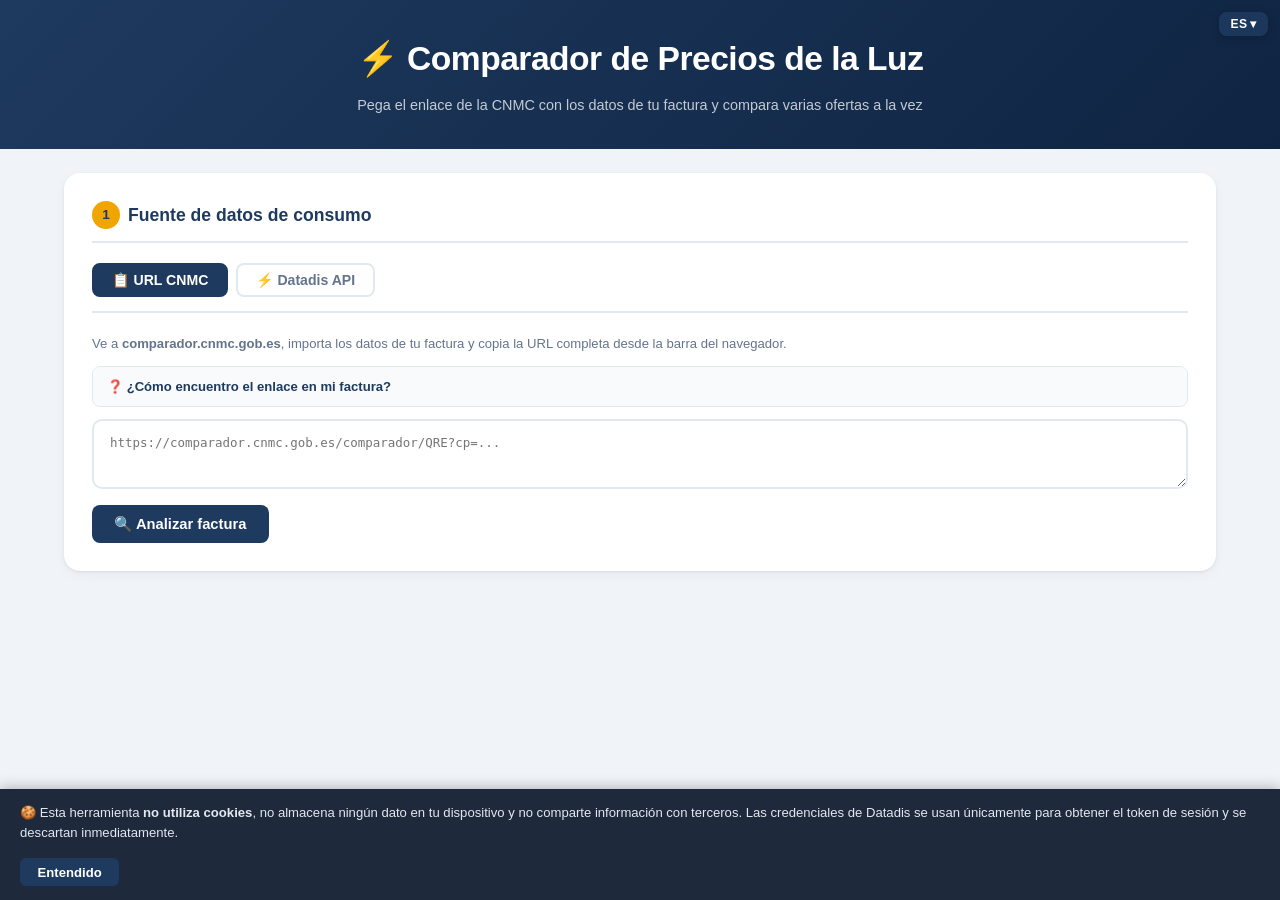
==== commit 79dc2aa0: "fix" ====
--- a/comparator/comparator.html
+++ b/comparator/comparator.html
@@ -134,6 +134,10 @@
         <div class="divider"></div>
         <div id="cmpTable"></div>
         <p class="note" id="cmpNote"></p>
+        <div id="cmpChartWrap" class="hidden" style="margin-top:1.25rem">
+            <h3 style="font-size:.79rem;font-weight:700;color:var(--muted);text-transform:uppercase;letter-spacing:.5px;margin-bottom:.75rem" data-i18n="cmp.chart.title">Comparativa gr&aacute;fica</h3>
+            <canvas id="cmpChart" style="width:100%;display:block;border-radius:8px"></canvas>
+        </div>
     </div>
 
 </main>
